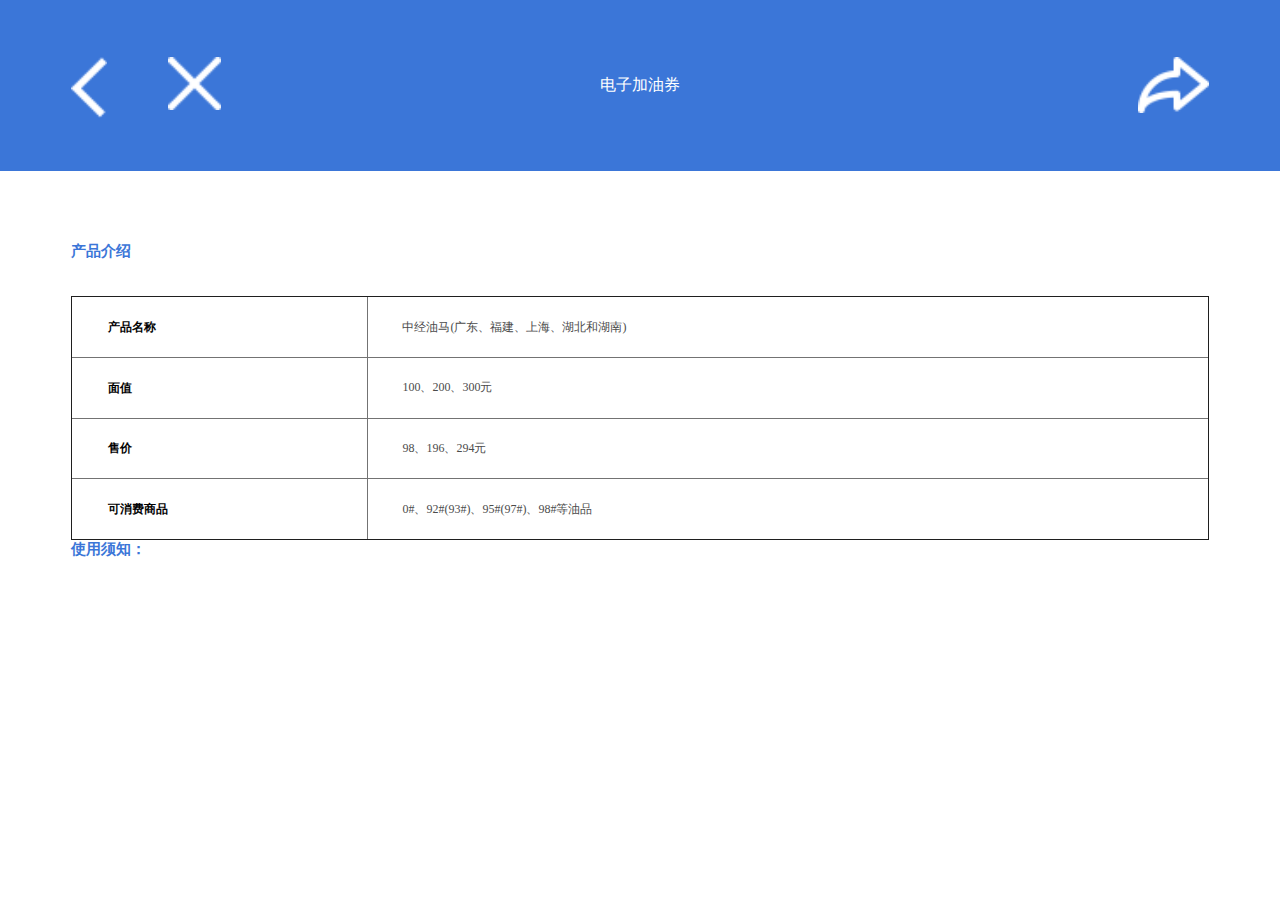
==== details.html @ 246027b0 "a" ====
<!DOCTYPE html>
<html>
	<head>
		<meta charset="UTF-8">
		<meta name="viewport" content="width=device-width,initial-scale=1.0,user-scalable=0"/>
		<title></title>
		<link rel="stylesheet" type="text/css" href="css/details.css"/>
		
		<script src="js/width.js" type="text/javascript" charset="utf-8"></script>
		<script type="text/javascript">
			to.setFontSize(18);
			window.onload = function(){
				window.onresize = function(){
					to.setFontSize(18);
				}
			}
		</script>
	</head>
	<body>
		
		<header>
			<ul class="clearlr">
				<li>
					<a href="javascript:history.go(-1)"><img src="images/tui.png"/></a>
					<a href="##"><img src="images/guanbi.png" class="two"/></a>
				</li>
				<li>电子加油券</li>
				<li><a href="###"><img src="images/fenxiang.png"/></a></li>
			</ul>
		</header>
		
		
		<div class="main">
			
			<h4>产品介绍</h4>
			<ul class="introduce clearlr">
				<li class="clearlr">
					<span>产品名称</span>
					<span>中经油马(广东、福建、上海、湖北和湖南)</span>
				</li>
				<li class="clearlr">
					<span>面值</span>
					<span>100、200、300元</span>
				</li>
				<li class="clearlr">
					<span>售价</span>
					<span>98、196、294元</span>
				</li>
				<li class="clearlr">
					<span>可消费商品</span>
					<span>0#、92#(93#)、95#(97#)、98#等油品</span>
				</li>
			</ul>
			<div class="know">
				<h4>使用须知：</h4>
				<p></p>
				<p></p>
				<p></p>
				<p></p>
				<p></p>
				<p></p>
			</div>
		</div>
	</body>
</html>
---- css/details.css ----
html,body,ul,li,a,h1,h2,h3,h4,h5,h6,p,a{
	margin: 0;
	padding: 0;
	text-decoration: none;
	list-style: none;
}
img{
	width: 100%;
	height: auto;
}
.clearlr:after{
	content: ' ';
	display: block;
	height: 0;
	clear: both;
	vertical-align: middle;
}
.clearlr{
	zoom: 1;
}
header{
	background: #3B76D8;
	color: white;
	height: 2rem;
	line-height: 2rem;
	padding: 0.2rem 0;
}
header ul{
	height: 100%;
}
header ul li{
	height: 100%;
	float: left;
	width: 33.33333%;
	line-height: 2rem;
	vertical-align: middle;
	text-align: center;
	font-size:16px;
}
header ul li:first-child{
	text-align: left;
}
header ul li a{
	display: inline-block;
	height: 100%;
	width: 2rem;
	margin-left: 0;
}
a,a:hover,a:active,a:visited,a:focus,a:link{
	-webkit-tap-highlight-color: rgba(250,250,250,0);
	-webkit-tap-highlight-color: transparent;
	outline: none;
	background: none;
	text-decoration: none;
}
header ul li img{
	display: block;
	width: 0.5rem;
	margin-left: 1rem;
	margin-top: 0.6rem;
	vertical-align: middle;
}
header ul li .two{
	display: block;
	width:0.75rem;	
	text-align: left;
	margin-left: 0.3rem;
}
header ul li:nth-child(3){
	text-align: right;
}
header ul li:nth-child(3) a{
	margin-right: 1rem;
}
header ul li:nth-child(3) a img{
	width: 1rem;
}


.main{
	padding:1rem 1rem;
}
.main h4{
	font-size: 15px;
	color: #3B76D8;
}
.main .introduce{
	margin-top: 0.5rem;
	border: 1px solid #1F1F1F;
}
.main .introduce li{
	border-bottom: 1px solid #737373;
	position: relative;
}
.main .introduce li span{
	padding: 0.2rem 0;
	font-size: 12px;
	margin:0;
	padding: 0;
}
.main .introduce li span:nth-child(1){
	float: left;
	display: block;
	width: 26%;
	color: #030303;
	font-weight: bolder;
	text-indent: 0.5rem;
	position: absolute;
	top: 50%;
	left:13%;
	transform: translate(-50%,-50%);
}

.main .introduce li span:nth-child(2){
	margin-left: 26%;
	float: left;
	display: block;
	padding: 0.3rem 0;
	padding-left: 3%;
	width:68%;
	color:#4B4B4B;
	border-left:1px solid #737373;
}
.main .introduce li:last-child{
	border: none;
}
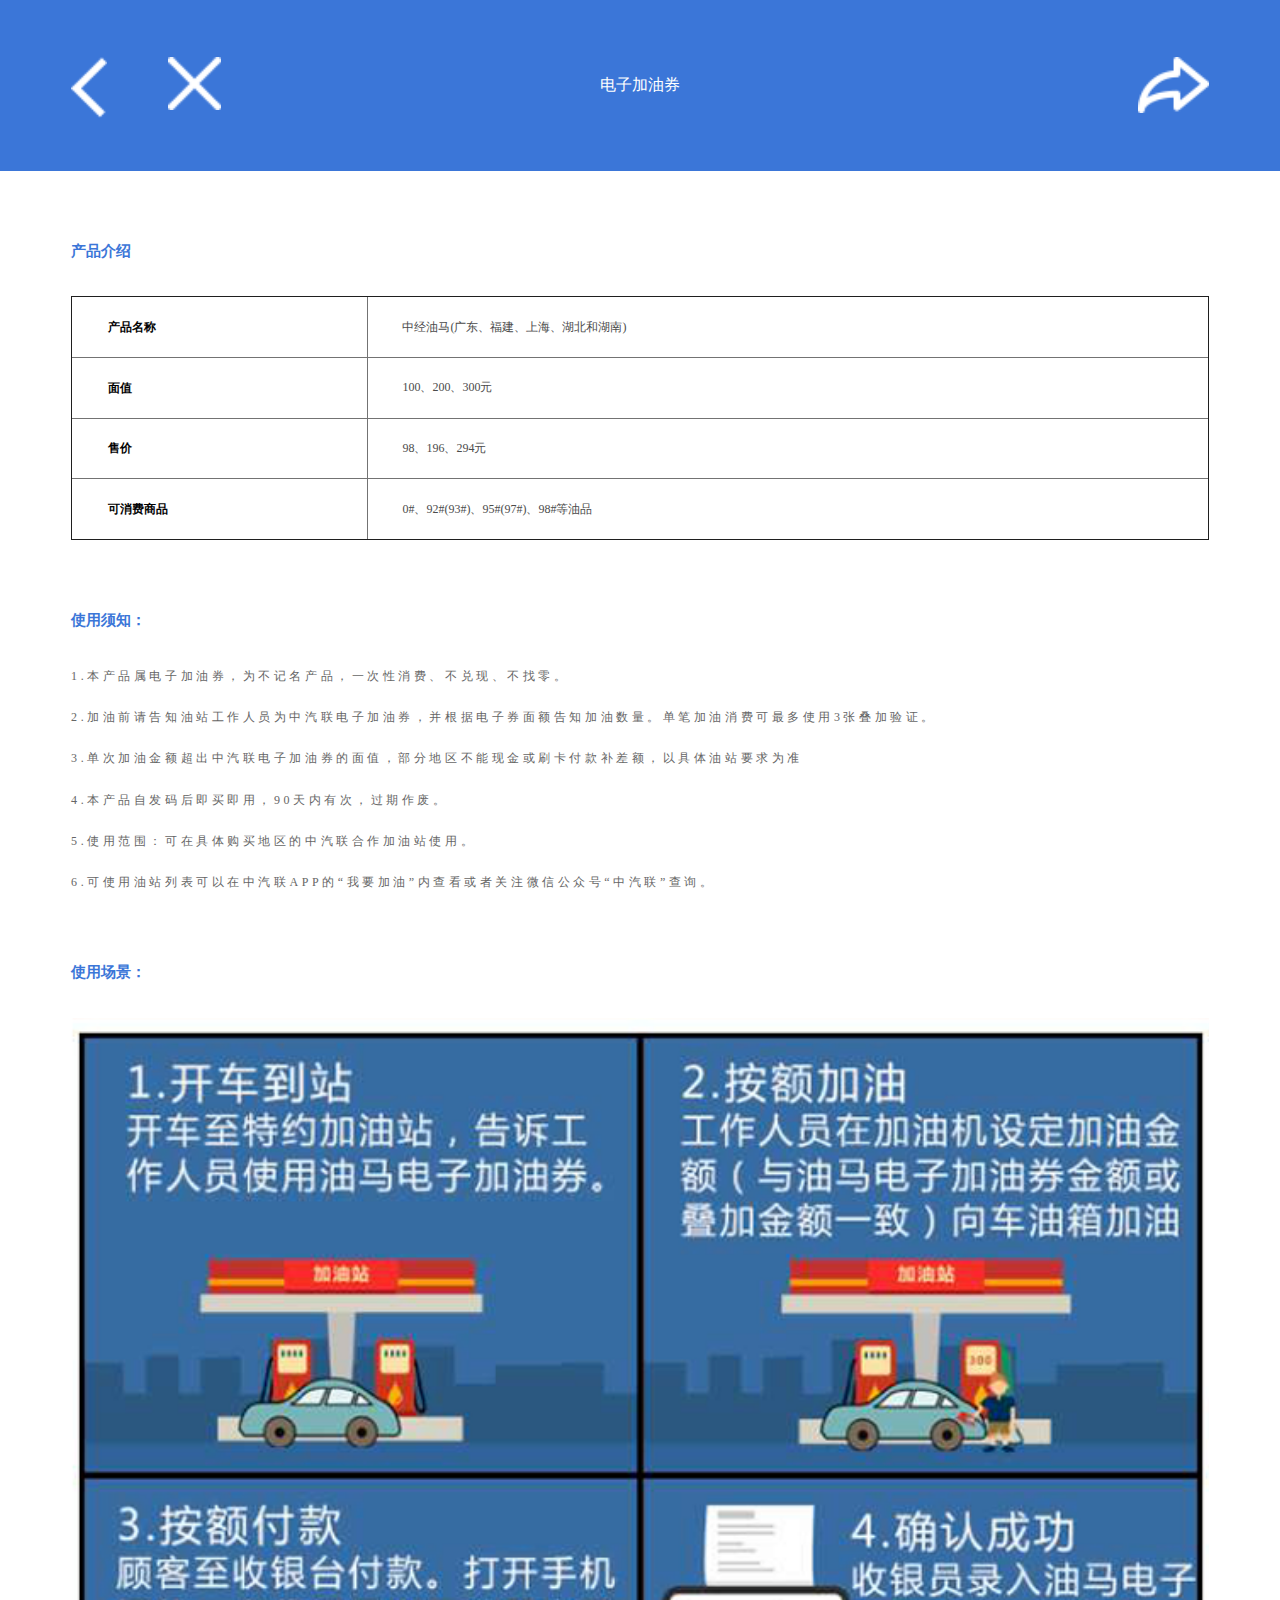
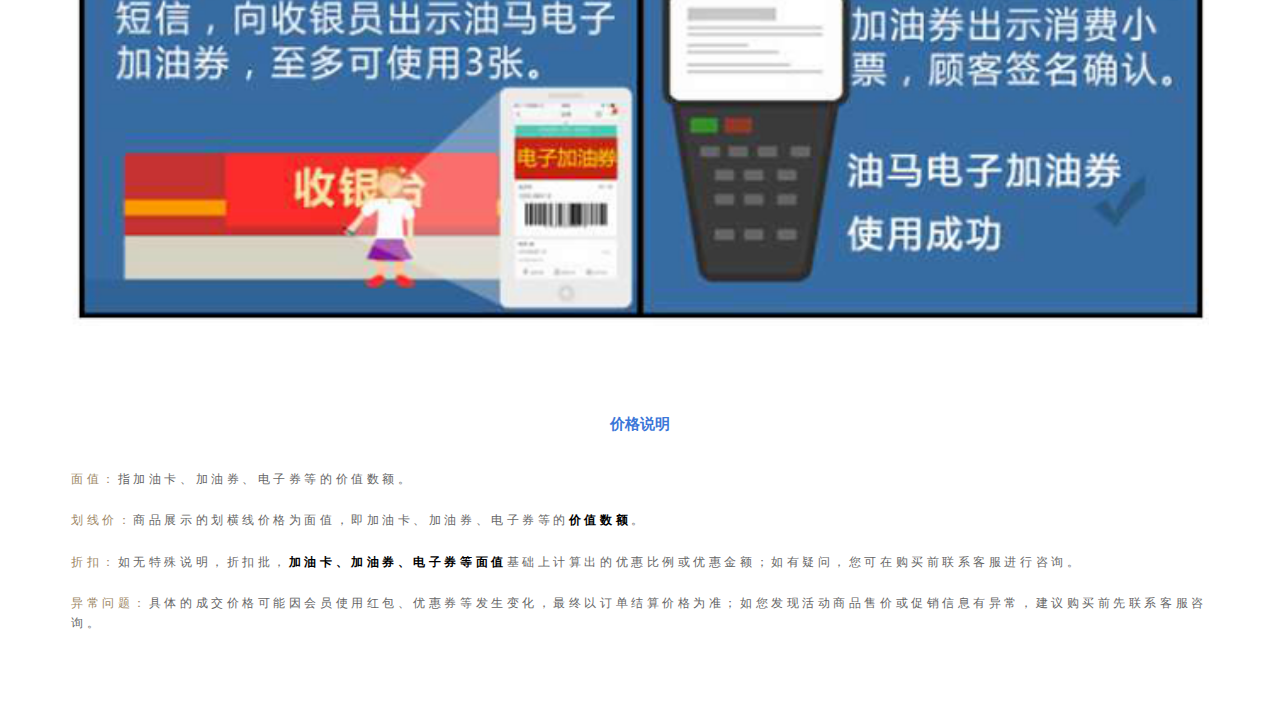
==== commit 9447e8cd: "a" ====
--- a/details.html
+++ b/details.html
@@ -4,6 +4,7 @@
 		<meta charset="UTF-8">
 		<meta name="viewport" content="width=device-width,initial-scale=1.0,user-scalable=0"/>
 		<title></title>
+		<link rel="stylesheet" type="text/css" href="css/public.css"/>
 		<link rel="stylesheet" type="text/css" href="css/details.css"/>
 		
 		<script src="js/width.js" type="text/javascript" charset="utf-8"></script>
@@ -25,7 +26,7 @@
 					<a href="##"><img src="images/guanbi.png" class="two"/></a>
 				</li>
 				<li>电子加油券</li>
-				<li><a href="###"><img src="images/fenxiang.png"/></a></li>
+				<li><a href="myorder.html"><img src="images/fenxiang.png"/></a></li>
 			</ul>
 		</header>
 		
@@ -53,12 +54,23 @@
 			</ul>
 			<div class="know">
 				<h4>使用须知：</h4>
-				<p></p>
-				<p></p>
-				<p></p>
-				<p></p>
-				<p></p>
-				<p></p>
+				<p>1.本产品属电子加油券，为不记名产品，一次性消费、不兑现、不找零。</p>
+				<p>2.加油前请告知油站工作人员为中汽联电子加油券，并根据电子券面额告知加油数量。单笔加油消费可最多使用3张叠加验证。</p>
+				<p>3.单次加油金额超出中汽联电子加油券的面值，部分地区不能现金或刷卡付款补差额，以具体油站要求为准</p>
+				<p>4.本产品自发码后即买即用，90天内有次，过期作废。</p>
+				<p>5.使用范围：可在具体购买地区的中汽联合作加油站使用。</p>
+				<p>6.可使用油站列表可以在中汽联APP的“我要加油”内查看或者关注微信公众号“中汽联”查询。</p>
+			</div>
+			<div class="scenario">
+				<h4>使用场景：</h4>
+				<img src="images/datailss.png"/>
+			</div>
+			<div class="instructions">
+				<p><span></span><h4>价格说明</h4><span></span></p>
+				<p><span>面值：</span>指加油卡、加油券、电子券等的价值数额。</p>
+				<p><span>划线价：</span>商品展示的划横线价格为面值，即加油卡、加油券、电子券等的<b>价值数额</b>。</p>
+				<p><span>折扣：</span>如无特殊说明，折扣批，<b>加油卡、加油券、电子券等面值</b>基础上计算出的优惠比例或优惠金额；如有疑问，您可在购买前联系客服进行咨询。</p>
+				<p><span>异常问题：</span>具体的成交价格可能因会员使用红包、优惠券等发生变化，最终以订单结算价格为准；如您发现活动商品售价或促销信息有异常，建议购买前先联系客服咨询。</p>
 			</div>
 		</div>
 	</body>
--- a/css/public.css
+++ b/css/public.css
@@ -0,0 +1,27 @@
+html,body,ul,li,a,h1,h2,h3,h4,h5,h6,p,a{
+	margin: 0;
+	padding: 0;
+	text-decoration: none;
+	list-style: none;
+}
+img{
+	width: 100%;
+	height: auto;
+}
+.clearlr:after{
+	content: ' ';
+	display: block;
+	height: 0;
+	clear: both;
+	vertical-align: middle;
+}
+.clearlr{
+	zoom: 1;
+}
+a,a:hover,a:active,a:visited,a:focus,a:link{
+	-webkit-tap-highlight-color: rgba(250,250,250,0);
+	-webkit-tap-highlight-color: transparent;
+	outline: none;
+	background: none;
+	text-decoration: none;
+}--- a/css/details.css
+++ b/css/details.css
@@ -1,23 +1,7 @@
-html,body,ul,li,a,h1,h2,h3,h4,h5,h6,p,a{
-	margin: 0;
-	padding: 0;
-	text-decoration: none;
-	list-style: none;
-}
-img{
-	width: 100%;
-	height: auto;
-}
-.clearlr:after{
-	content: ' ';
-	display: block;
-	height: 0;
-	clear: both;
-	vertical-align: middle;
-}
-.clearlr{
-	zoom: 1;
-}
+
+
+
+
 header{
 	background: #3B76D8;
 	color: white;
@@ -78,14 +62,16 @@
 
 
 .main{
-	padding:1rem 1rem;
+	padding: 0 1rem;
+	padding-bottom: 1rem;
 }
 .main h4{
+	margin: 1rem 0 0.5rem 0;
 	font-size: 15px;
 	color: #3B76D8;
 }
 .main .introduce{
-	margin-top: 0.5rem;
+	/*margin-top: 0.5rem;*/
 	border: 1px solid #1F1F1F;
 }
 .main .introduce li{
@@ -124,3 +110,26 @@
 .main .introduce li:last-child{
 	border: none;
 }
+.main .know p{
+	font-size: 12px;
+	color: #666666;
+	line-height: 20px;
+	letter-spacing: 0.05rem;
+	margin-bottom: 0.3rem;
+}
+.main .instructions p{
+	font-size: 12px;
+	color: #666666;
+	line-height: 20px;
+	letter-spacing: 0.05rem;
+	margin-bottom: 0.3rem;
+}
+.main .instructions p span{
+	color: #9D8765;
+}
+.main .instructions p b{
+	color: black;
+}
+.main .instructions h4{
+	text-align: center;
+}
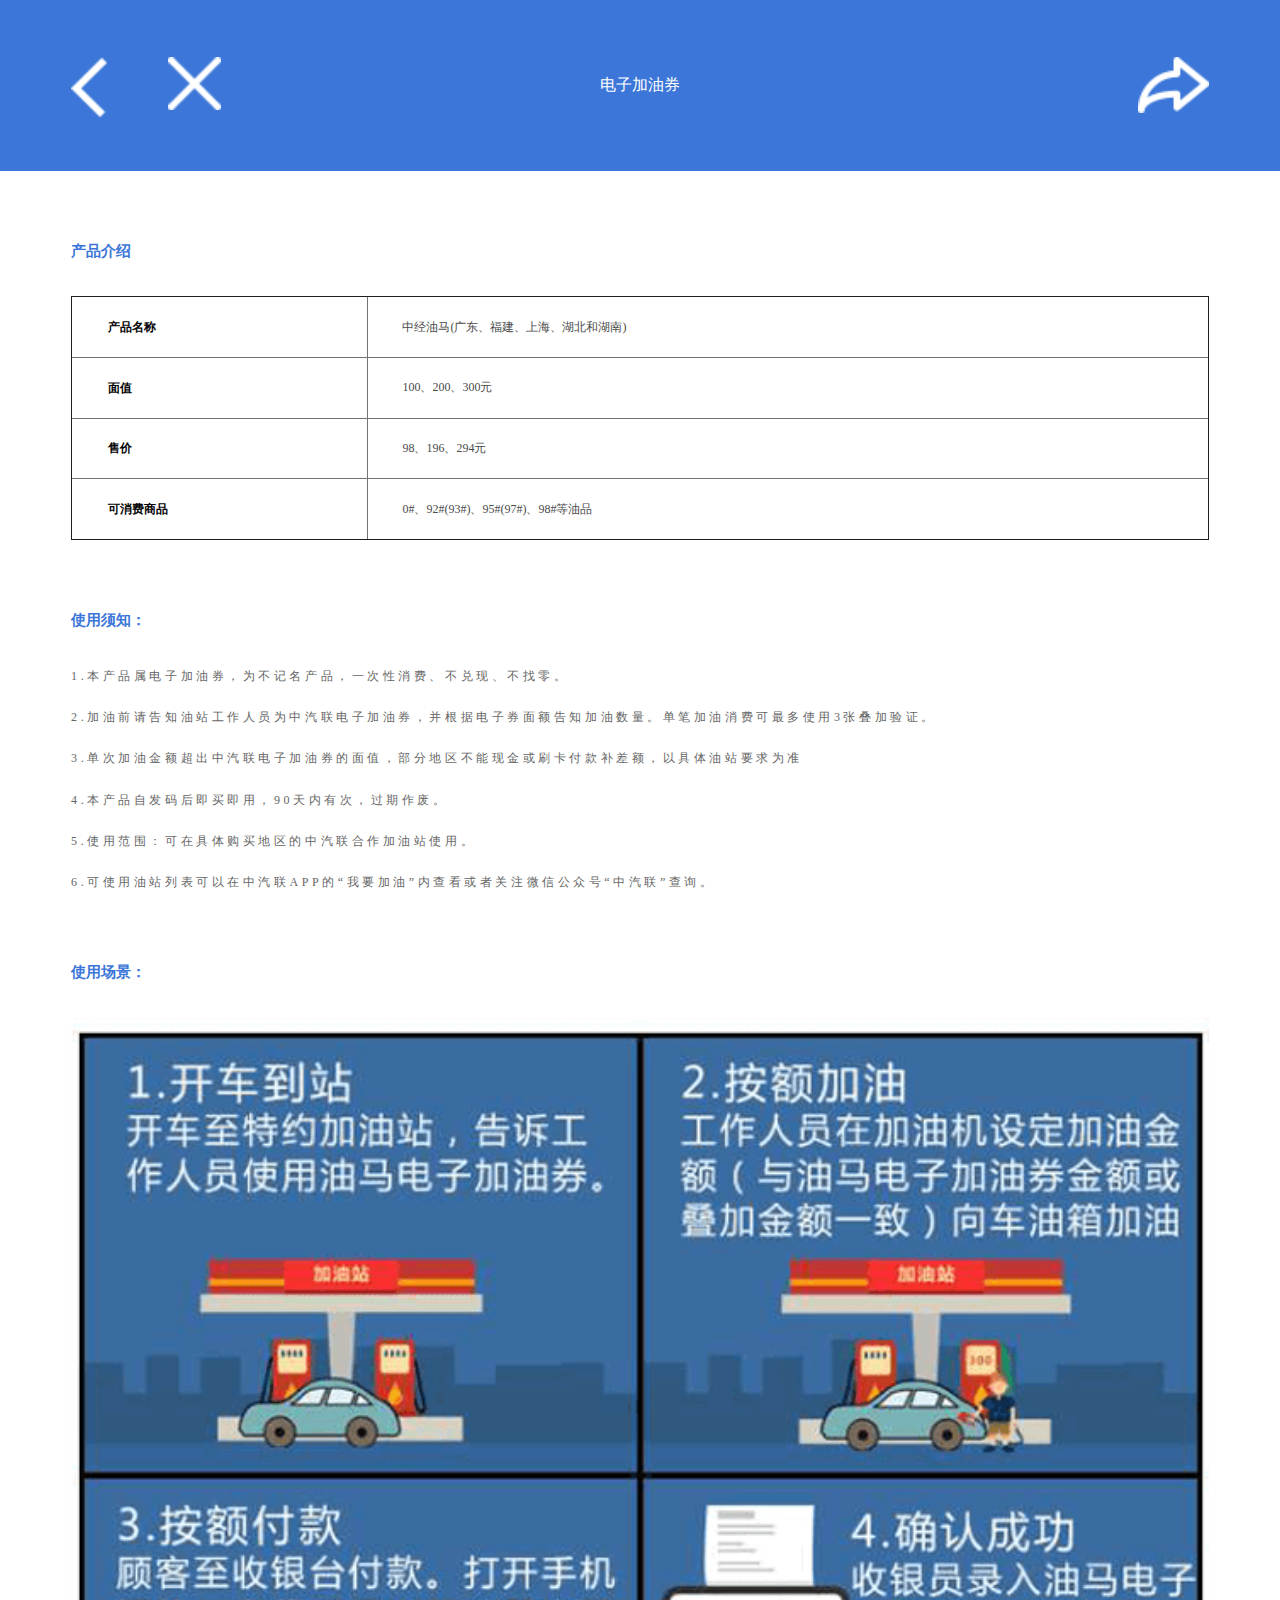
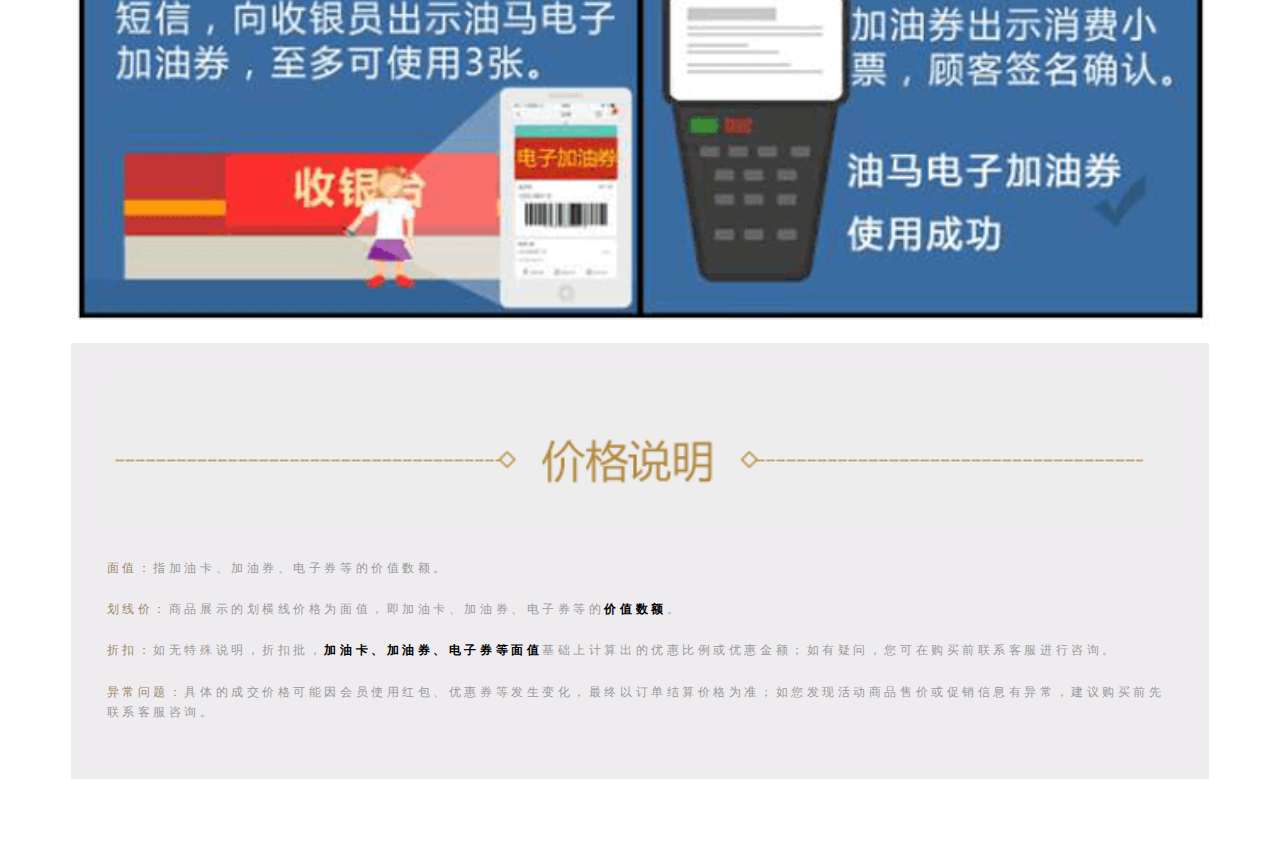
==== commit c2081e23: "t" ====
--- a/details.html
+++ b/details.html
@@ -66,7 +66,7 @@
 				<img src="images/datailss.png"/>
 			</div>
 			<div class="instructions">
-				<p><span></span><h4>价格说明</h4><span></span></p>
+				<p><img src="images/shuoming1.png"/></p>
 				<p><span>面值：</span>指加油卡、加油券、电子券等的价值数额。</p>
 				<p><span>划线价：</span>商品展示的划横线价格为面值，即加油卡、加油券、电子券等的<b>价值数额</b>。</p>
 				<p><span>折扣：</span>如无特殊说明，折扣批，<b>加油卡、加油券、电子券等面值</b>基础上计算出的优惠比例或优惠金额；如有疑问，您可在购买前联系客服进行咨询。</p>
--- a/css/details.css
+++ b/css/details.css
@@ -117,9 +117,13 @@
 	letter-spacing: 0.05rem;
 	margin-bottom: 0.3rem;
 }
+.main .instructions{
+	background: #EFECF0;
+	padding: 0.5rem;
+}
 .main .instructions p{
 	font-size: 12px;
-	color: #666666;
+	color: #999999;
 	line-height: 20px;
 	letter-spacing: 0.05rem;
 	margin-bottom: 0.3rem;
@@ -130,6 +134,8 @@
 .main .instructions p b{
 	color: black;
 }
+
 .main .instructions h4{
+	background: #EFECF0;
 	text-align: center;
 }
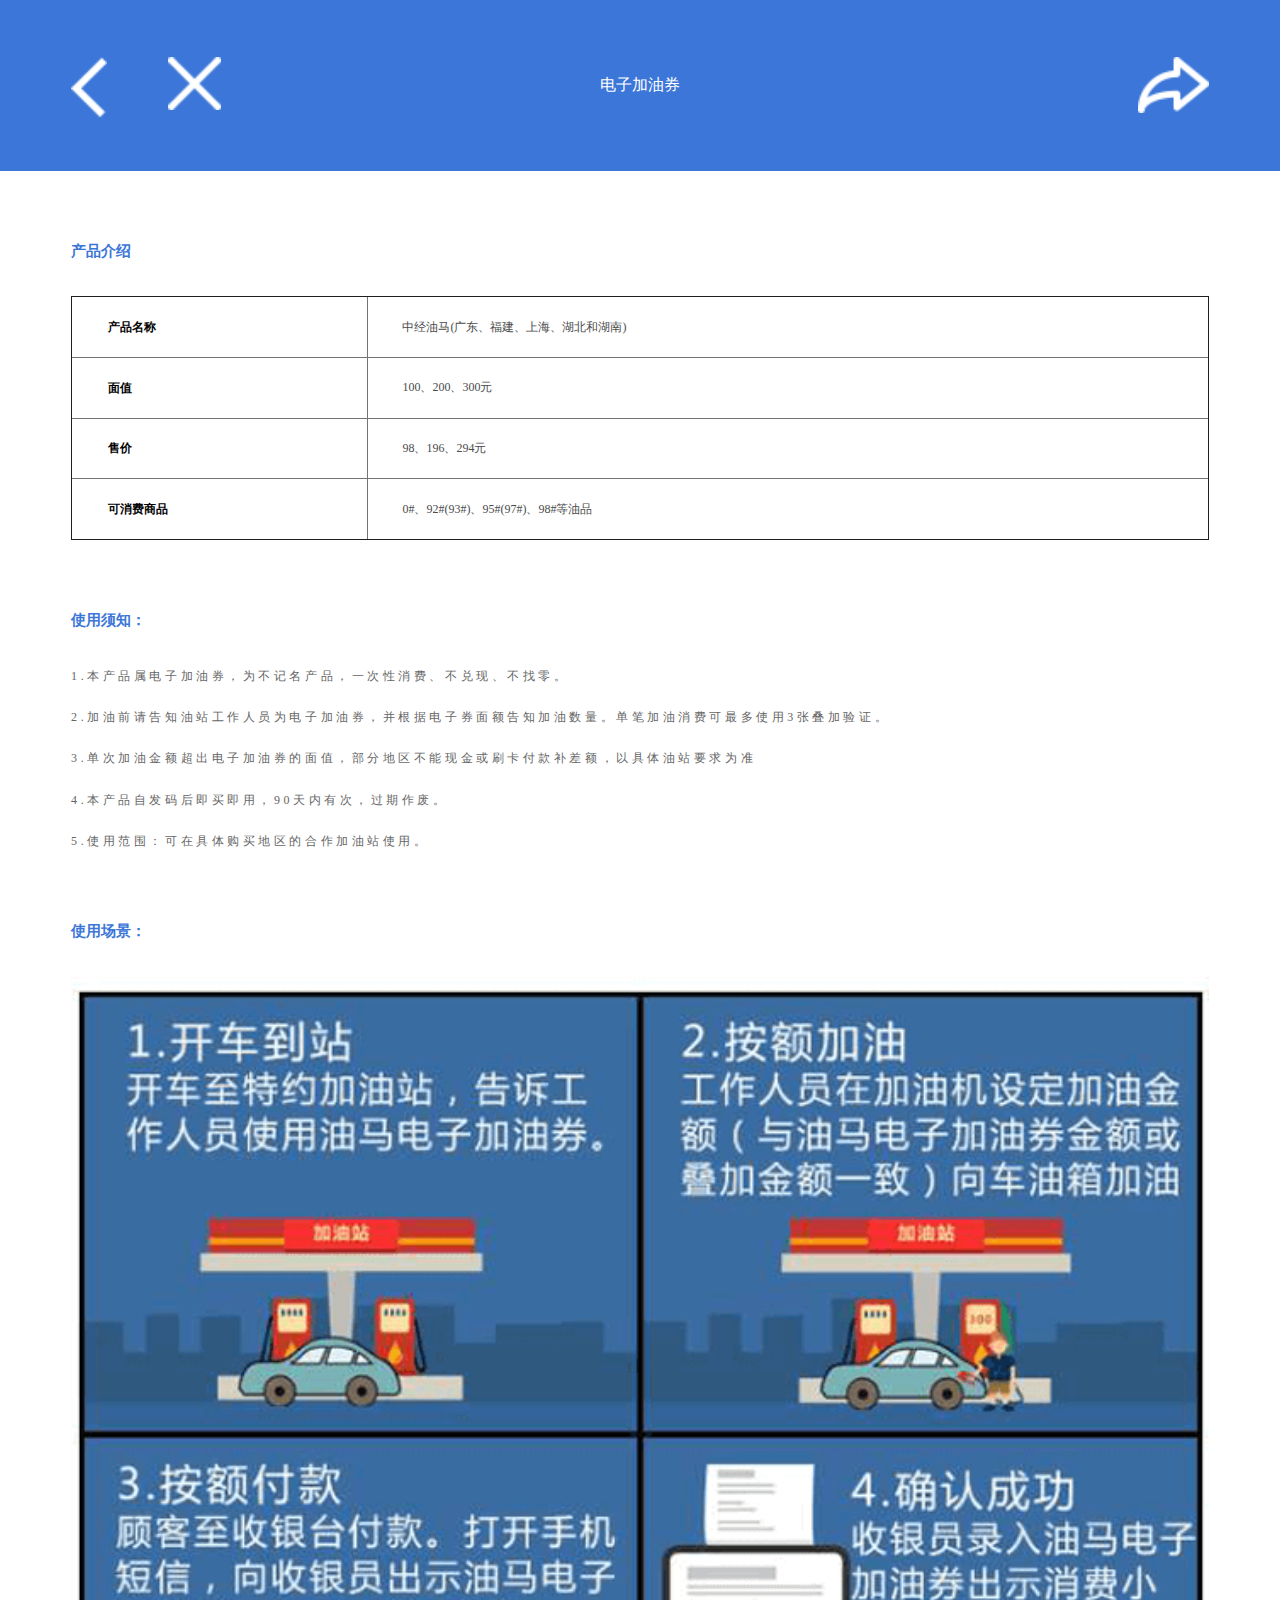
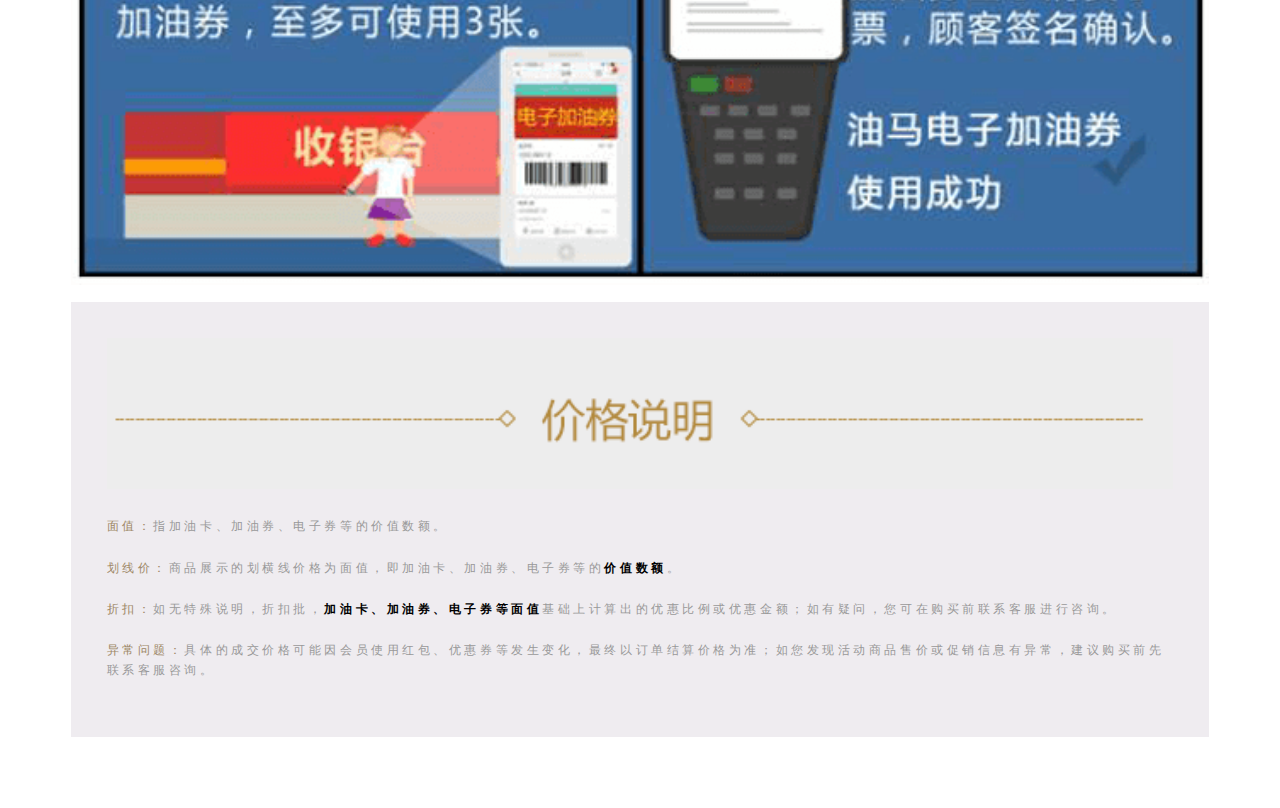
==== commit c3401fab: "d" ====
--- a/details.html
+++ b/details.html
@@ -55,11 +55,10 @@
 			<div class="know">
 				<h4>使用须知：</h4>
 				<p>1.本产品属电子加油券，为不记名产品，一次性消费、不兑现、不找零。</p>
-				<p>2.加油前请告知油站工作人员为中汽联电子加油券，并根据电子券面额告知加油数量。单笔加油消费可最多使用3张叠加验证。</p>
-				<p>3.单次加油金额超出中汽联电子加油券的面值，部分地区不能现金或刷卡付款补差额，以具体油站要求为准</p>
+				<p>2.加油前请告知油站工作人员为电子加油券，并根据电子券面额告知加油数量。单笔加油消费可最多使用3张叠加验证。</p>
+				<p>3.单次加油金额超出电子加油券的面值，部分地区不能现金或刷卡付款补差额，以具体油站要求为准</p>
 				<p>4.本产品自发码后即买即用，90天内有次，过期作废。</p>
-				<p>5.使用范围：可在具体购买地区的中汽联合作加油站使用。</p>
-				<p>6.可使用油站列表可以在中汽联APP的“我要加油”内查看或者关注微信公众号“中汽联”查询。</p>
+				<p>5.使用范围：可在具体购买地区的合作加油站使用。</p>
 			</div>
 			<div class="scenario">
 				<h4>使用场景：</h4>
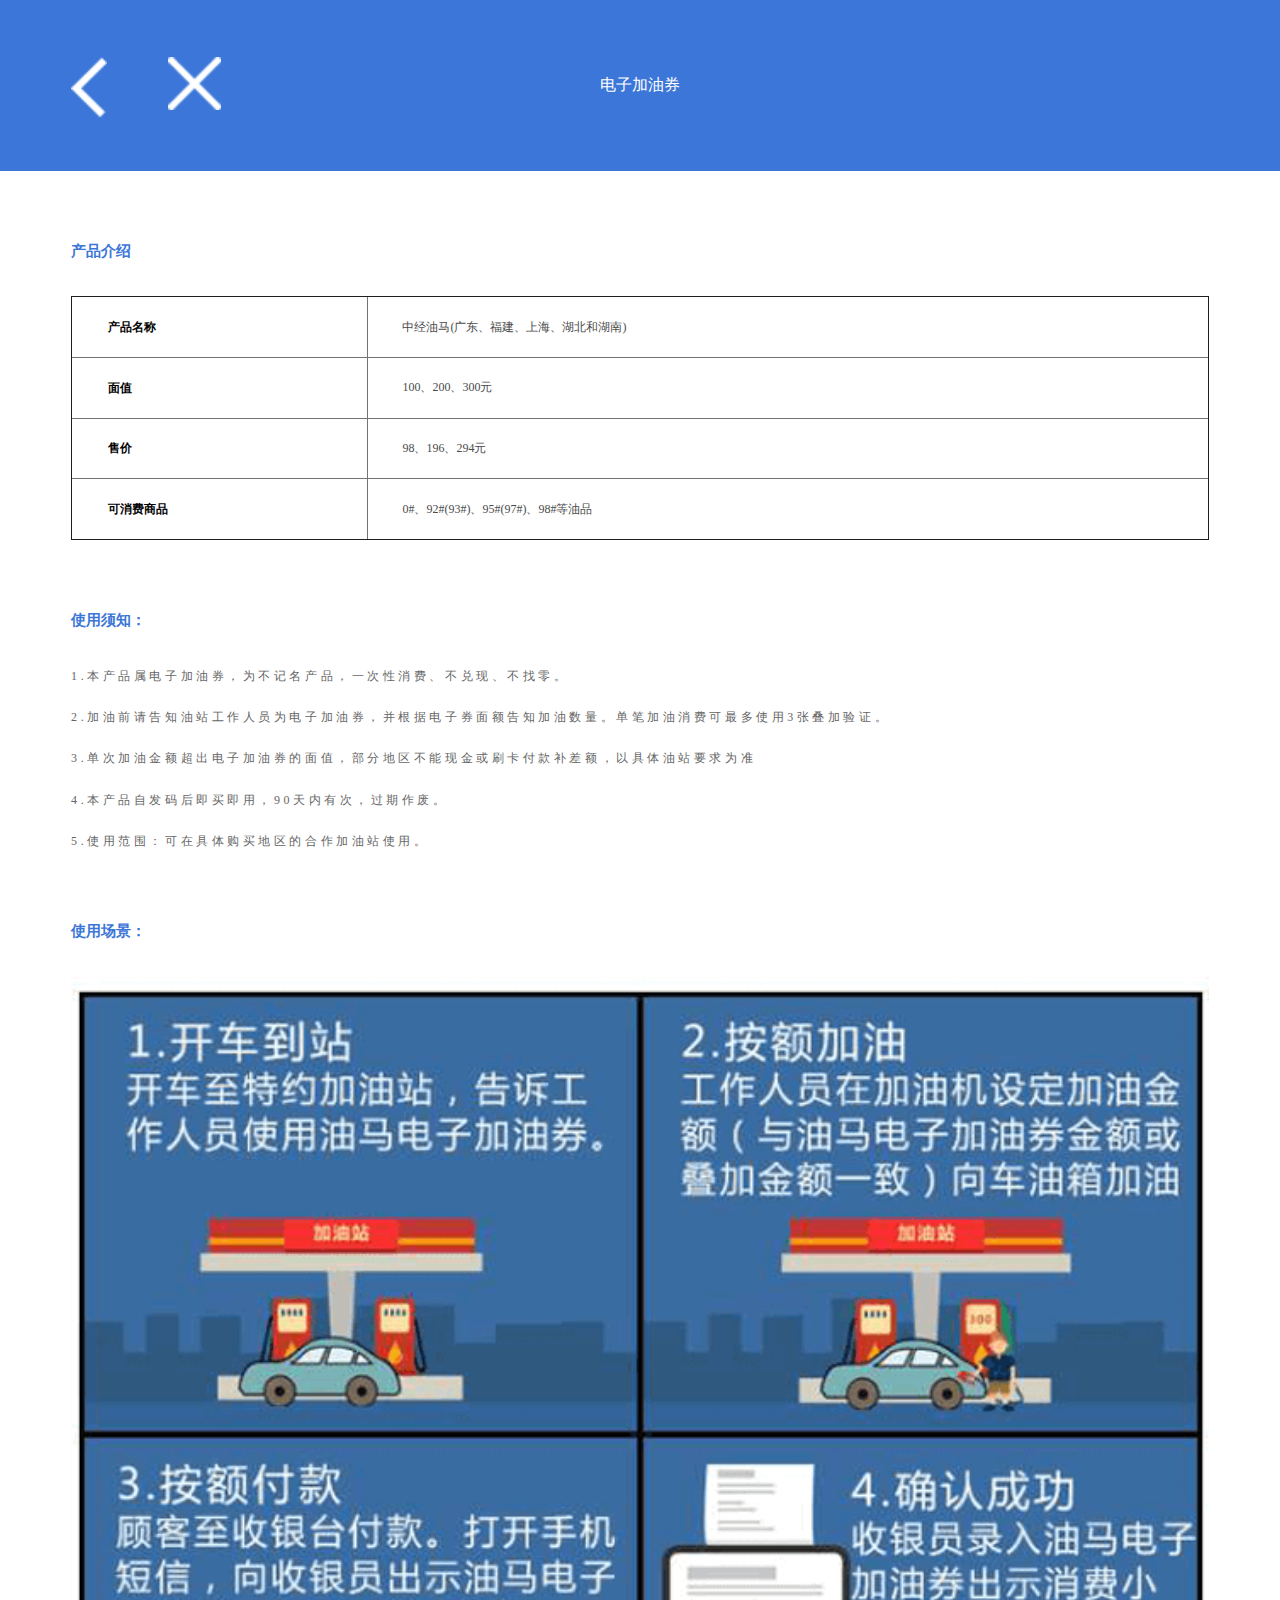
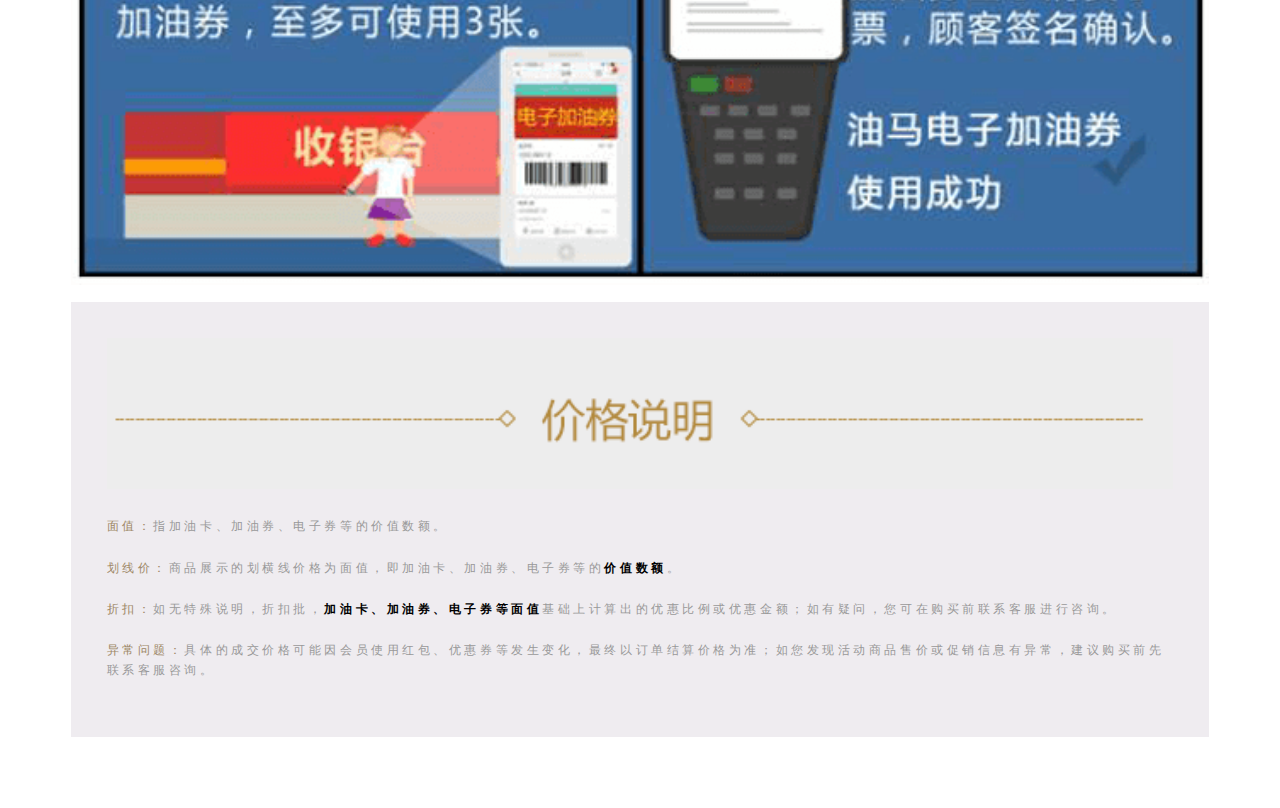
==== commit 387ee6a3: "d" ====
--- a/details.html
+++ b/details.html
@@ -26,7 +26,7 @@
 					<a href="##"><img src="images/guanbi.png" class="two"/></a>
 				</li>
 				<li>电子加油券</li>
-				<li><a href="myorder.html"><img src="images/fenxiang.png"/></a></li>
+				
 			</ul>
 		</header>
 		
